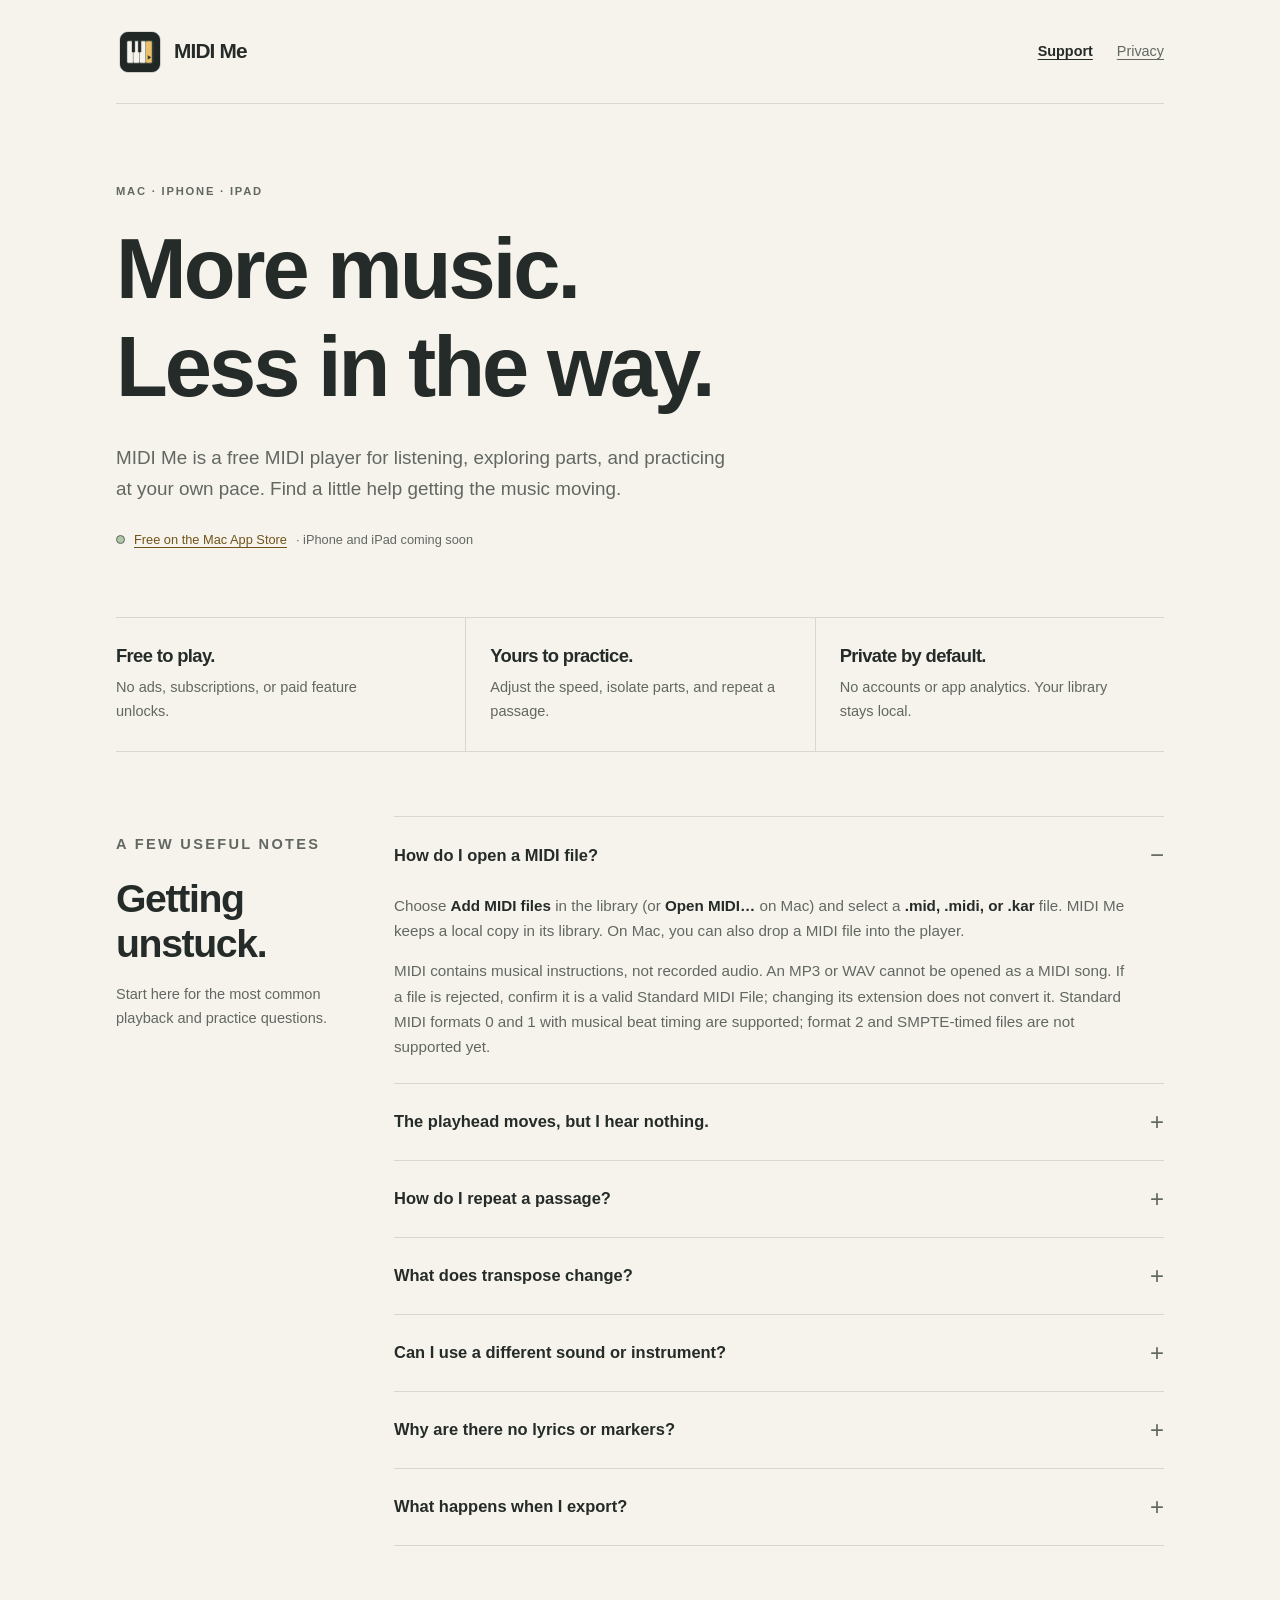
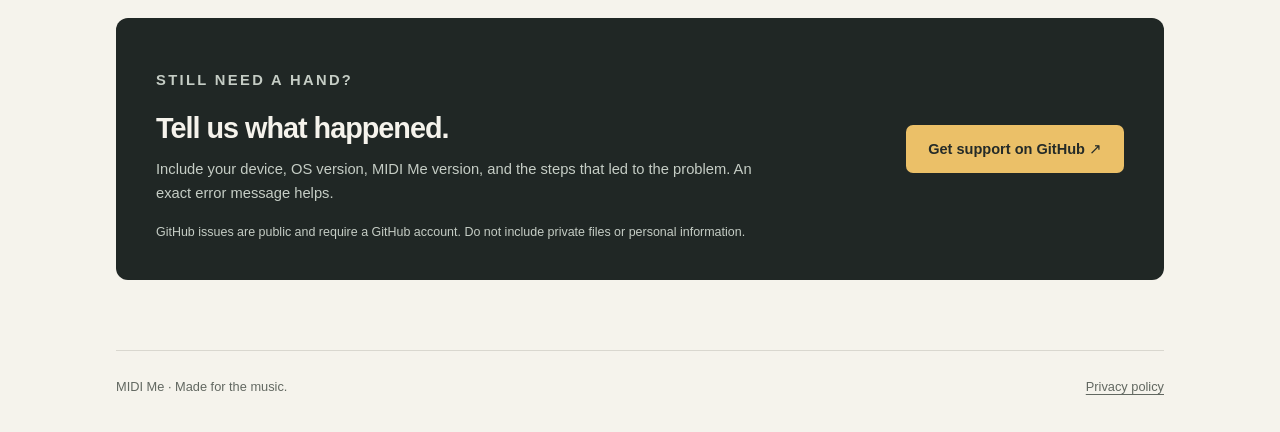
==== midi-me/index.html @ 4820117b "bubstack.dev: home page, RenaML and MIDI Me help and privacy Co-Authored-By: Claude Opus 5.5 <norepl" ====
<!doctype html>
<html lang="en">
<head>
  <meta charset="utf-8">
  <meta name="viewport" content="width=device-width, initial-scale=1">
  <meta name="description" content="Help and privacy information for MIDI Me, a free MIDI player for Mac, iPhone, and iPad.">
  <meta name="color-scheme" content="light dark">
  <title>MIDI Me — Support</title>
  <link rel="icon" href="assets/icon.png" type="image/png">
  <link rel="stylesheet" href="styles.css">
</head>
<body>
  <a class="skip" href="#main">Skip to content</a>
  <div class="shell">
    <header class="topbar">
      <a class="brand" href="./" aria-label="MIDI Me support home"><img src="assets/icon.png" width="48" height="48" alt="">MIDI Me</a>
      <nav class="nav" aria-label="Main navigation"><a href="./" aria-current="page">Support</a><a href="privacy/">Privacy</a></nav>
    </header>
    <main id="main">
      <section class="hero" aria-labelledby="welcome">
        <p class="eyebrow">Mac · iPhone · iPad</p>
        <h1 id="welcome">More music.<br>Less in the way.</h1>
        <p class="intro">MIDI Me is a free MIDI player for listening, exploring parts, and practicing at your own pace. Find a little help getting the music moving.</p>
        <p class="status"><a href="https://apps.apple.com/us/app/midime/id6757321093">Free on the Mac App Store</a> · iPhone and iPad coming soon</p>
      </section>
      <div class="principles" aria-label="Our commitments">
        <div class="principle"><h3>Free to play.</h3><p>No ads, subscriptions, or paid feature unlocks.</p></div>
        <div class="principle"><h3>Yours to practice.</h3><p>Adjust the speed, isolate parts, and repeat a passage.</p></div>
        <div class="principle"><h3>Private by default.</h3><p>No accounts or app analytics. Your library stays local.</p></div>
      </div>
      <section class="support-grid" aria-labelledby="help">
        <div class="section-label"><p class="eyebrow">A few useful notes</p><h2 id="help">Getting unstuck.</h2><p>Start here for the most common playback and practice questions.</p></div>
        <div class="questions">
          <details open><summary>How do I open a MIDI file?</summary><div class="answer"><p>Choose <strong>Add MIDI files</strong> in the library (or <strong>Open MIDI…</strong> on Mac) and select a <strong>.mid, .midi, or .kar</strong> file. MIDI Me keeps a local copy in its library. On Mac, you can also drop a MIDI file into the player.</p><p>MIDI contains musical instructions, not recorded audio. An MP3 or WAV cannot be opened as a MIDI song. If a file is rejected, confirm it is a valid Standard MIDI File; changing its extension does not convert it. Standard MIDI formats 0 and 1 with musical beat timing are supported; format 2 and SMPTE-timed files are not supported yet.</p></div></details>
          <details><summary>The playhead moves, but I hear nothing.</summary><div class="answer"><ol><li>Check the player volume and your device’s audio output.</li><li>Check that the parts you want to hear are not muted. An active solo can silence other parts.</li><li>Check the MIDI output selection. An external MIDI destination needs its own connected instrument or software to produce sound.</li><li>If you imported a soundbank, try the bundled soundbank. A bank may not contain every instrument your file requests.</li></ol></div></details>
          <details><summary>How do I repeat a passage?</summary><div class="answer"><p>In the practice controls, seek to the beginning of the passage and choose <strong>Set A</strong>. Seek to a later point and choose <strong>Set B</strong>. Playback repeats between those points. Choose <strong>Clear loop</strong> to return to the whole song.</p><p>Set B becomes available only when the current position is later than A. Speed controls let you slow the passage down while you practice. Sample-accurate loop boundaries are still in development, so very short loops can have an audible boundary.</p></div></details>
          <details><summary>What does transpose change?</summary><div class="answer"><p>Transpose shifts melodic playback up or down in semitones. Standard MIDI drum channel 10 keeps its original percussion notes. The piano roll displays the original notes in the file.</p><p>Your source MIDI stays unchanged. Exporting the original MIDI gives you that original file; rendering a WAV applies the current playback settings.</p></div></details>
          <details><summary>Can I use a different sound or instrument?</summary><div class="answer"><p>Open the instrument controls to choose an instrument and level for each MIDI channel. Tracks that share a channel also share its instrument and level. Choose <strong>From MIDI file</strong> or reset the channel level to follow the file again.</p><p>You can import an <strong>SF2 or DLS soundbank</strong> from the player options. A soundbank changes the sounds used to play the notes; it is separate from the MIDI song.</p></div></details>
          <details><summary>Why are there no lyrics or markers?</summary><div class="answer"><p>Lyrics and markers appear only when the MIDI file includes those events. MIDI Me does not generate lyrics, transcribe audio, or infer lyrics from track names. Select a lyric line or marker to seek to its position.</p></div></details>
          <details><summary>What happens when I export?</summary><div class="answer"><p><strong>Export original MIDI</strong> saves a copy of the source file. <strong>Export audio…</strong> → <strong>Create WAV…</strong> renders audio with the selected soundbank, speed, transpose, and mix settings. A practice loop is not repeated in the WAV.</p><p>You choose where to save or share the result. Exporting does not upload it to MIDI Me.</p></div></details>
        </div>
      </section>
      <section class="contact" aria-labelledby="contact">
        <div><p class="eyebrow" style="color:#c5cdc5">Still need a hand?</p><h2 id="contact">Tell us what happened.</h2><p>Include your device, OS version, MIDI Me version, and the steps that led to the problem. An exact error message helps.</p><p class="small">GitHub issues are public and require a GitHub account. Do not include private files or personal information.</p></div>
        <a class="button" href="https://github.com/zak-keown/midi-me-support/issues/new">Get support on GitHub <span aria-hidden="true">&nbsp;↗</span></a>
      </section>
    </main>
    <footer class="footer"><span>MIDI Me · Made for the music.</span><a href="privacy/">Privacy policy</a></footer>
  </div>
</body>
</html>
---- midi-me/styles.css ----
:root{color-scheme:light dark;--paper:#f5f3ec;--surface:#fffefa;--ink:#252b28;--secondary:#626861;--line:#d9d7cf;--amber:#ebc068;--link:#72531a;--stage:#202725;--stage-ink:#f5f3ec;--sage:#aec7a5;--focus:#526d52;font-family:ui-sans-serif,-apple-system,BlinkMacSystemFont,"Segoe UI",sans-serif;font-synthesis:none}
*{box-sizing:border-box}body{margin:0;background:var(--paper);color:var(--ink);font-size:17px;line-height:1.65}a{color:var(--link);text-underline-offset:.22em;text-decoration-thickness:1px}a:hover{text-decoration-thickness:2px}a:focus-visible,summary:focus-visible{outline:3px solid var(--focus);outline-offset:5px;border-radius:3px}button,a,summary{-webkit-tap-highlight-color:transparent}h1,h2,h3,p{margin:0}h1,h2,h3{line-height:1.15;letter-spacing:-.035em}h1{font-size:clamp(2.6rem,7vw,5.3rem);font-weight:650;max-width:850px}h2{font-size:clamp(1.7rem,4vw,2.45rem);font-weight:620}h3{font-size:1.15rem;font-weight:650}p+p{margin-top:1em}.shell{max-width:1120px;margin:auto;padding:0 36px}.skip{position:absolute;left:16px;top:-100px;background:var(--surface);padding:12px;z-index:2}.skip:focus{top:12px}.topbar{display:flex;align-items:center;justify-content:space-between;gap:24px;min-height:104px;border-bottom:1px solid var(--line)}.brand{display:flex;align-items:center;gap:10px;font-size:1.3rem;font-weight:700;color:var(--ink);text-decoration:none;white-space:nowrap;letter-spacing:-.04em}.brand img{width:48px;height:48px}.nav{display:flex;gap:24px;align-items:center}.nav a{font-size:.9rem;display:inline-flex;align-items:center;min-height:44px;color:var(--secondary)}.nav a[aria-current]{color:var(--ink);font-weight:650}.hero{padding:78px 0 64px}.eyebrow{font-size:.7rem;font-weight:700;letter-spacing:.16em;text-transform:uppercase;color:var(--secondary);margin-bottom:20px}.hero .intro{font-size:1.18rem;color:var(--secondary);max-width:620px;margin-top:26px}.status{display:inline-flex;align-items:center;gap:9px;margin-top:25px;font-size:.8rem;color:var(--secondary)}.status::before{content:"";width:7px;height:7px;background:var(--sage);border:1px solid var(--secondary);border-radius:50%}.principles{display:grid;grid-template-columns:repeat(3,1fr);border-top:1px solid var(--line);border-bottom:1px solid var(--line);margin-bottom:64px}.principle{padding:27px 24px 28px 0}.principle+.principle{padding-left:24px;border-left:1px solid var(--line)}.principle h3{margin-bottom:9px}.principle p{font-size:.91rem;color:var(--secondary);max-width:290px}.support-grid{display:grid;grid-template-columns:230px minmax(0,1fr);gap:48px;margin-bottom:72px}.section-label p{color:var(--secondary);margin-top:16px;font-size:.91rem}.questions{border-top:1px solid var(--line)}details{border-bottom:1px solid var(--line)}summary{list-style:none;cursor:pointer;display:flex;justify-content:space-between;gap:18px;align-items:center;min-height:76px;padding:19px 0;font-weight:600;font-size:1.03rem;line-height:1.4}summary::-webkit-details-marker{display:none}summary::after{content:"+";font-size:1.5rem;font-weight:400;color:var(--secondary)}details[open] summary::after{content:"−"}.answer{padding:0 34px 24px 0;color:var(--secondary);font-size:.95rem}.answer ol{padding-left:1.3em;margin:0}.answer li+li{margin-top:.5em}.answer strong{color:var(--ink);font-weight:600}.contact{background:var(--stage);color:var(--stage-ink);padding:38px 40px;border-radius:12px;display:grid;grid-template-columns:1fr auto;gap:30px;align-items:center;margin-bottom:70px}.contact h2{font-size:1.8rem}.contact p{max-width:620px;color:#c5cdc5;margin-top:12px;font-size:.92rem}.button{display:inline-flex;align-items:center;justify-content:center;min-height:48px;padding:10px 22px;background:var(--amber);color:#252b28;font-size:.91rem;font-weight:650;border-radius:7px;text-decoration:none;white-space:nowrap}.button:hover{text-decoration:underline}.contact .small{font-size:.78rem;color:#c5cdc5;margin-top:16px}.footer{border-top:1px solid var(--line);padding:25px 0 35px;display:flex;justify-content:space-between;gap:20px;font-size:.8rem;color:var(--secondary)}.footer a{color:var(--secondary)}.document{max-width:740px;padding-bottom:70px}.document .hero{padding-bottom:44px}.document h1{font-size:clamp(2.6rem,7vw,4.4rem)}.document .lede{font-size:1.2rem;margin-top:25px}.document section{padding-top:30px;border-top:1px solid var(--line);margin-top:32px}.document section h2{font-size:1.55rem;margin-bottom:18px}.document section p,.document li{color:var(--secondary)}.document ul{padding-left:1.2em}.document li+li{margin-top:.6em}.document strong{font-weight:650;color:var(--ink)}.document .date{font-size:.8rem;color:var(--secondary);margin-top:22px}.privacy-note{border-left:3px solid var(--amber);padding-left:20px;margin-top:30px}
@media(prefers-color-scheme:dark){:root{--paper:#171d1a;--surface:#202823;--ink:#f0f2e9;--secondary:#b4beb3;--line:#3d4940;--link:#ebc068;--stage:#121814;--focus:#d8bd7a}.contact{border:1px solid var(--line)}}
@media(max-width:700px){.shell{padding:0 22px}.topbar{min-height:88px;gap:12px}.brand{font-size:1.13rem}.brand img{width:39px;height:39px}.nav{gap:16px}.nav a{font-size:.82rem}.hero{padding:48px 0 38px}.hero .intro{font-size:1.05rem}.principles{grid-template-columns:1fr;margin-bottom:45px}.principle,.principle+.principle{padding:22px 0;border-left:0}.principle+.principle{border-top:1px solid var(--line)}.principle p{max-width:none}.support-grid{grid-template-columns:1fr;gap:25px;margin-bottom:44px}.section-label p{margin-top:12px}.contact{grid-template-columns:1fr;padding:28px 25px;gap:23px;margin-bottom:45px}.contact .button{justify-self:start}.footer{flex-wrap:wrap}.document{padding-bottom:44px}.document .hero{padding-bottom:22px}.answer{padding-right:12px}}
@media(prefers-contrast:more){:root{--secondary:var(--ink);--line:var(--ink)}.contact p,.contact .small{color:var(--stage-ink)}}
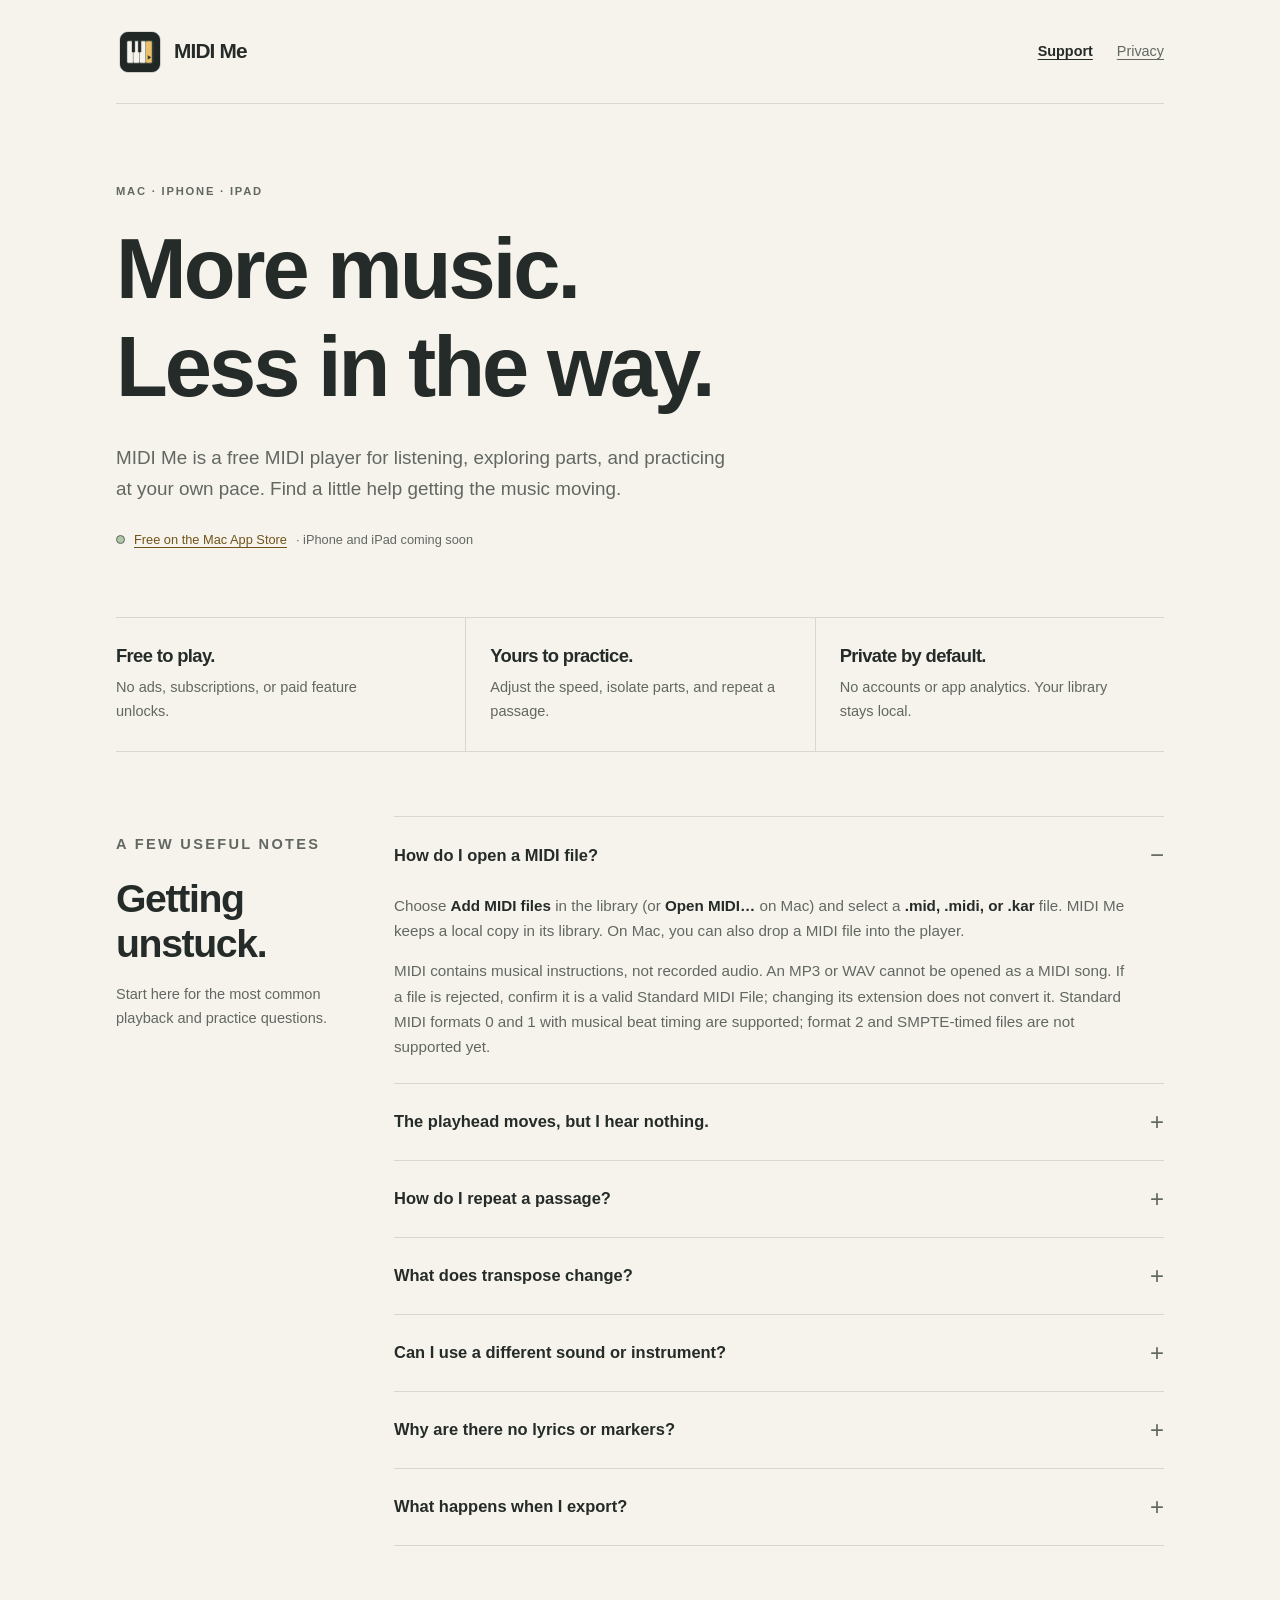
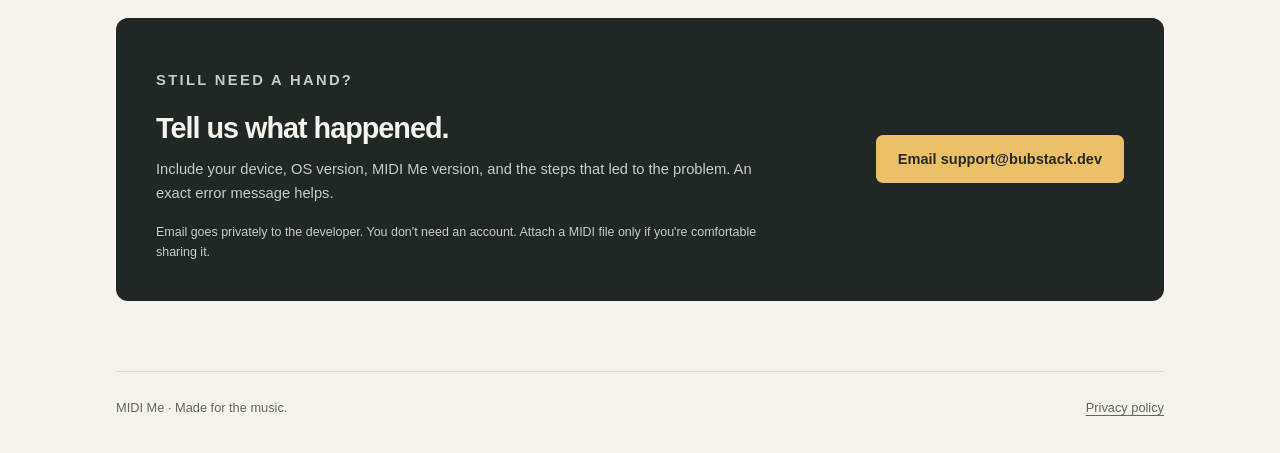
==== commit 63823d17: "Contact: support@bubstack.dev for every app Co-Authored-By: Claude Opus 5.5 <noreply@anthropic.com> " ====
--- a/midi-me/index.html
+++ b/midi-me/index.html
@@ -41,8 +41,8 @@
         </div>
       </section>
       <section class="contact" aria-labelledby="contact">
-        <div><p class="eyebrow" style="color:#c5cdc5">Still need a hand?</p><h2 id="contact">Tell us what happened.</h2><p>Include your device, OS version, MIDI Me version, and the steps that led to the problem. An exact error message helps.</p><p class="small">GitHub issues are public and require a GitHub account. Do not include private files or personal information.</p></div>
-        <a class="button" href="https://github.com/zak-keown/midi-me-support/issues/new">Get support on GitHub <span aria-hidden="true">&nbsp;↗</span></a>
+        <div><p class="eyebrow" style="color:#c5cdc5">Still need a hand?</p><h2 id="contact">Tell us what happened.</h2><p>Include your device, OS version, MIDI Me version, and the steps that led to the problem. An exact error message helps.</p><p class="small">Email goes privately to the developer. You don't need an account. Attach a MIDI file only if you're comfortable sharing it.</p></div>
+        <a class="button" href="mailto:support@bubstack.dev?subject=MIDI%20Me%20support">Email support@bubstack.dev</a>
       </section>
     </main>
     <footer class="footer"><span>MIDI Me · Made for the music.</span><a href="privacy/">Privacy policy</a></footer>
